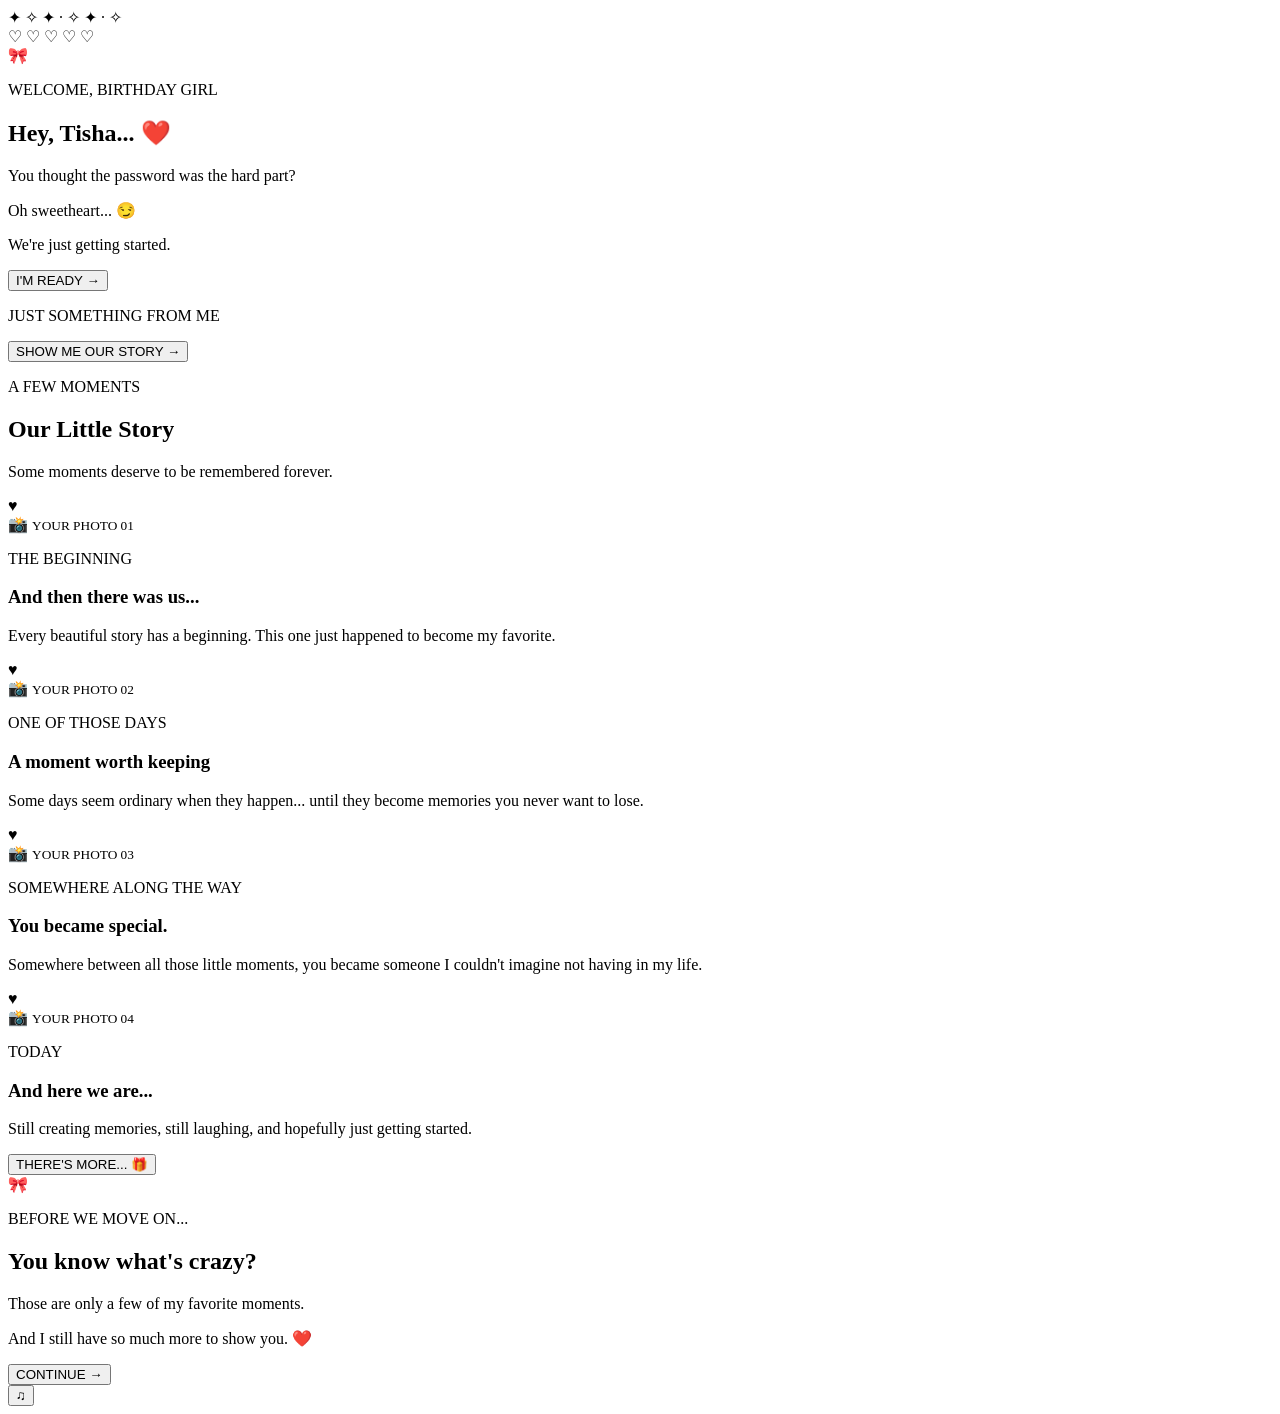
==== page2.html @ 5694e8ca "Create page2.html" ====
<!DOCTYPE html>
<html lang="en">
<head>
    <meta charset="UTF-8">
    <meta name="viewport" content="width=device-width, initial-scale=1.0">

    <title>Our Little Story ❤️</title>

    <link rel="preconnect" href="https://fonts.googleapis.com">
    <link rel="preconnect" href="https://fonts.gstatic.com" crossorigin>

    <link href="https://fonts.googleapis.com/css2?family=Cormorant+Garamond:wght@500;600;700&family=Great+Vibes&family=Poppins:wght@400;500;600&display=swap" rel="stylesheet">

    <link rel="stylesheet" href="page2.css">
</head>

<body>

    <!-- =========================================
         BACKGROUND
    ========================================== -->

    <div class="background-glow"></div>

    <div class="stars">
        <span>✦</span>
        <span>✧</span>
        <span>✦</span>
        <span>·</span>
        <span>✧</span>
        <span>✦</span>
        <span>·</span>
        <span>✧</span>
    </div>

    <div class="petals">
        <span>♡</span>
        <span>♡</span>
        <span>♡</span>
        <span>♡</span>
        <span>♡</span>
    </div>


    <!-- =========================================
         PAGE 2
    ========================================== -->

    <main id="page2">

        <!-- =====================================
             SCENE 1
        ====================================== -->

        <section id="scene1" class="scene active">

            <div class="scene-content">

                <div class="scene-bow">
                    🎀
                </div>

                <p class="small-heading">
                    WELCOME, BIRTHDAY GIRL
                </p>

                <h1>
                    Hey, Tisha...
                    <span>❤️</span>
                </h1>

                <p class="main-line">
                    You thought the password was
                    the hard part?
                </p>

                <p class="funny-line">
                    Oh sweetheart... 😏
                </p>

                <p class="dramatic-line">
                    We're just getting started.
                </p>

                <button
                    class="story-button"
                    id="scene1Button"
                >
                    I'M READY →
                </button>

            </div>

        </section>


        <!-- =====================================
             SCENE 2
        ====================================== -->

        <section id="scene2" class="scene">

            <div class="message-container">

                <p class="small-heading">
                    JUST SOMETHING FROM ME
                </p>

                <div class="typing-message">

                    <p id="messageLine1"></p>

                    <p id="messageLine2"></p>

                    <p id="messageLine3"></p>

                    <p id="messageLine4"></p>

                </div>

                <button
                    class="story-button hidden-button"
                    id="scene2Button"
                >
                    SHOW ME OUR STORY →
                </button>

            </div>

        </section>


        <!-- =====================================
             SCENE 3
        ====================================== -->

        <section id="scene3" class="scene">

            <div class="story-container">

                <p class="small-heading">
                    A FEW MOMENTS
                </p>

                <h2>
                    Our Little Story
                </h2>

                <p class="story-intro">
                    Some moments deserve to be remembered forever.
                </p>


                <div class="timeline">

                    <!-- MEMORY 1 -->

                    <article class="memory memory-left">

                        <div class="timeline-dot">
                            ♥
                        </div>

                        <div class="memory-card">

                            <div class="photo-placeholder">
                                <span>📸</span>
                                <small>YOUR PHOTO 01</small>
                            </div>

                            <div class="memory-text">

                                <p class="memory-date">
                                    THE BEGINNING
                                </p>

                                <h3>
                                    And then there was us...
                                </h3>

                                <p>
                                    Every beautiful story has a beginning.
                                    This one just happened to become
                                    my favorite.
                                </p>

                            </div>

                        </div>

                    </article>


                    <!-- MEMORY 2 -->

                    <article class="memory memory-right">

                        <div class="timeline-dot">
                            ♥
                        </div>

                        <div class="memory-card">

                            <div class="photo-placeholder">
                                <span>📸</span>
                                <small>YOUR PHOTO 02</small>
                            </div>

                            <div class="memory-text">

                                <p class="memory-date">
                                    ONE OF THOSE DAYS
                                </p>

                                <h3>
                                    A moment worth keeping
                                </h3>

                                <p>
                                    Some days seem ordinary when
                                    they happen... until they become
                                    memories you never want to lose.
                                </p>

                            </div>

                        </div>

                    </article>


                    <!-- MEMORY 3 -->

                    <article class="memory memory-left">

                        <div class="timeline-dot">
                            ♥
                        </div>

                        <div class="memory-card">

                            <div class="photo-placeholder">
                                <span>📸</span>
                                <small>YOUR PHOTO 03</small>
                            </div>

                            <div class="memory-text">

                                <p class="memory-date">
                                    SOMEWHERE ALONG THE WAY
                                </p>

                                <h3>
                                    You became special.
                                </h3>

                                <p>
                                    Somewhere between all those
                                    little moments, you became
                                    someone I couldn't imagine
                                    not having in my life.
                                </p>

                            </div>

                        </div>

                    </article>


                    <!-- MEMORY 4 -->

                    <article class="memory memory-right">

                        <div class="timeline-dot">
                            ♥
                        </div>

                        <div class="memory-card">

                            <div class="photo-placeholder">
                                <span>📸</span>
                                <small>YOUR PHOTO 04</small>
                            </div>

                            <div class="memory-text">

                                <p class="memory-date">
                                    TODAY
                                </p>

                                <h3>
                                    And here we are...
                                </h3>

                                <p>
                                    Still creating memories,
                                    still laughing,
                                    and hopefully just getting started.
                                </p>

                            </div>

                        </div>

                    </article>

                </div>


                <button
                    class="story-button final-story-button"
                    id="scene3Button"
                >
                    THERE'S MORE... 🎁
                </button>

            </div>

        </section>


        <!-- =====================================
             SCENE 4
        ====================================== -->

        <section id="scene4" class="scene">

            <div class="final-message">

                <div class="scene-bow">
                    🎀
                </div>

                <p class="small-heading">
                    BEFORE WE MOVE ON...
                </p>

                <h2>
                    You know what's crazy?
                </h2>

                <p class="pause-text">
                    Those are only a few of my favorite moments.
                </p>

                <p class="big-final-text">
                    And I still have so much more
                    to show you. ❤️
                </p>

                <button
                    class="story-button"
                    id="nextPageButton"
                >
                    CONTINUE →
                </button>

            </div>

        </section>

    </main>


    <!-- =========================================
         MUSIC
    ========================================== -->

    <button
        id="musicButton"
        class="music-button"
        aria-label="Toggle music"
    >
        ♫
    </button>

    <audio id="page2Music" loop>
        <source src="music.mp3" type="audio/mpeg">
    </audio>


    <script src="page2.js"></script>

</body>
</html>
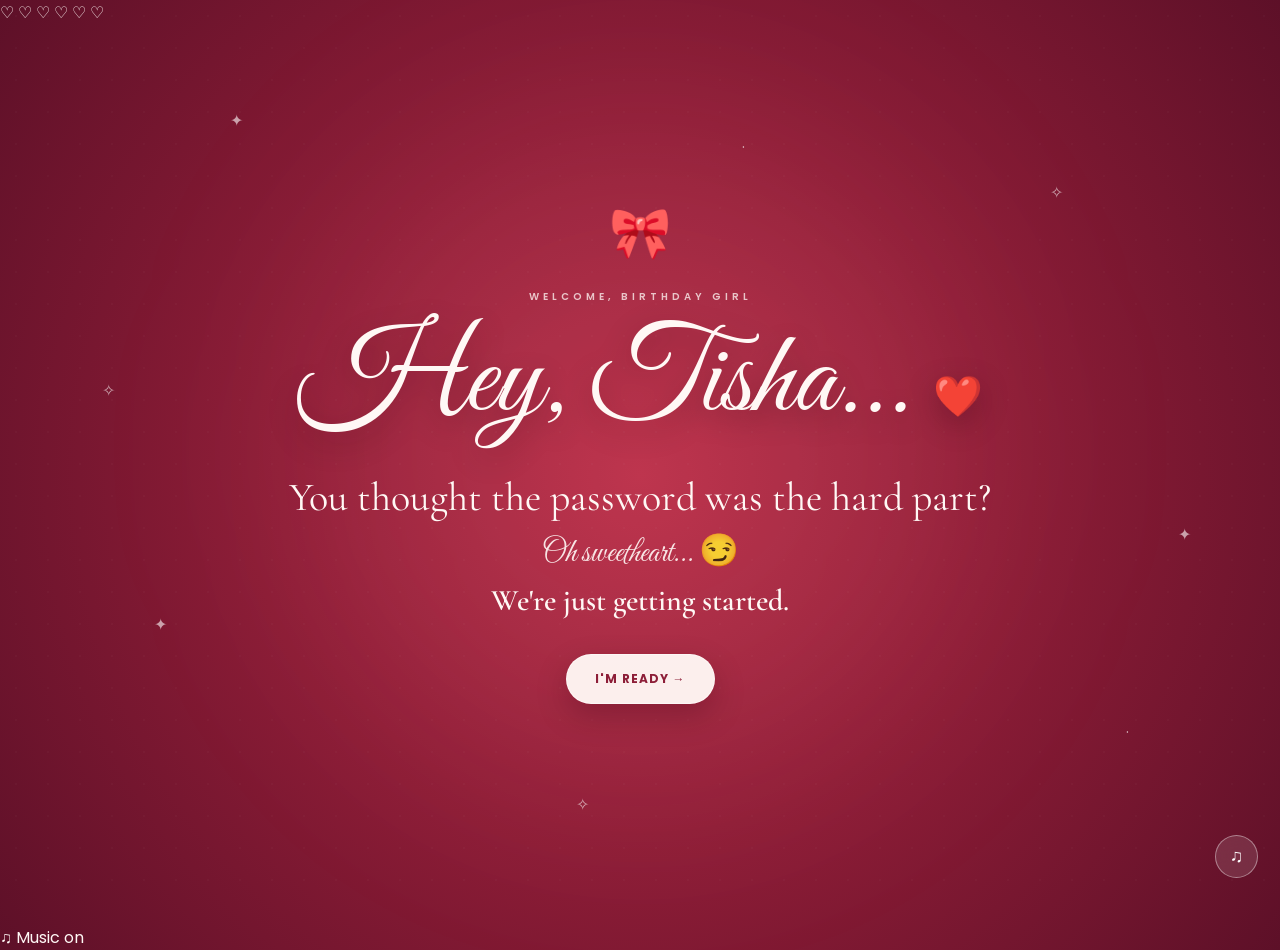
==== commit 06212507: "Update page2.html" ====
--- a/page2.html
+++ b/page2.html
@@ -1,5 +1,6 @@
 <!DOCTYPE html>
 <html lang="en">
+
 <head>
     <meta charset="UTF-8">
     <meta name="viewport" content="width=device-width, initial-scale=1.0">
@@ -9,18 +10,29 @@
     <link rel="preconnect" href="https://fonts.googleapis.com">
     <link rel="preconnect" href="https://fonts.gstatic.com" crossorigin>
 
-    <link href="https://fonts.googleapis.com/css2?family=Cormorant+Garamond:wght@500;600;700&family=Great+Vibes&family=Poppins:wght@400;500;600&display=swap" rel="stylesheet">
+    <link href="https://fonts.googleapis.com/css2?family=Cormorant+Garamond:wght@400;500;600;700&family=Great+Vibes&family=Poppins:wght@400;500;600&display=swap" rel="stylesheet">
 
     <link rel="stylesheet" href="page2.css">
 </head>
 
 <body>
+
+    <!-- =========================================
+         CINEMATIC TRANSITION
+    ========================================== -->
+
+    <div id="pageTransition"></div>
+
 
     <!-- =========================================
          BACKGROUND
     ========================================== -->
 
     <div class="background-glow"></div>
+
+    <div class="light-orb orb-one"></div>
+    <div class="light-orb orb-two"></div>
+    <div class="light-orb orb-three"></div>
 
     <div class="stars">
         <span>✦</span>
@@ -33,7 +45,8 @@
         <span>✧</span>
     </div>
 
-    <div class="petals">
+    <div class="floating-hearts">
+        <span>♡</span>
         <span>♡</span>
         <span>♡</span>
         <span>♡</span>
@@ -41,12 +54,15 @@
         <span>♡</span>
     </div>
 
+    <div class="film-grain"></div>
+
 
     <!-- =========================================
-         PAGE 2
+         MAIN PAGE
     ========================================== -->
 
     <main id="page2">
+
 
         <!-- =====================================
              SCENE 1
@@ -106,7 +122,7 @@
                     JUST SOMETHING FROM ME
                 </p>
 
-                <div class="typing-message">
+                <div class="handwritten-message">
 
                     <p id="messageLine1"></p>
 
@@ -153,6 +169,7 @@
 
                 <div class="timeline">
 
+
                     <!-- MEMORY 1 -->
 
                     <article class="memory memory-left">
@@ -164,8 +181,15 @@
                         <div class="memory-card">
 
                             <div class="photo-placeholder">
-                                <span>📸</span>
-                                <small>YOUR PHOTO 01</small>
+
+                                <div class="photo-inner">
+                                    <span>📸</span>
+
+                                    <small>
+                                        YOUR PHOTO 01
+                                    </small>
+                                </div>
+
                             </div>
 
                             <div class="memory-text">
@@ -202,8 +226,15 @@
                         <div class="memory-card">
 
                             <div class="photo-placeholder">
-                                <span>📸</span>
-                                <small>YOUR PHOTO 02</small>
+
+                                <div class="photo-inner">
+                                    <span>📸</span>
+
+                                    <small>
+                                        YOUR PHOTO 02
+                                    </small>
+                                </div>
+
                             </div>
 
                             <div class="memory-text">
@@ -240,8 +271,15 @@
                         <div class="memory-card">
 
                             <div class="photo-placeholder">
-                                <span>📸</span>
-                                <small>YOUR PHOTO 03</small>
+
+                                <div class="photo-inner">
+                                    <span>📸</span>
+
+                                    <small>
+                                        YOUR PHOTO 03
+                                    </small>
+                                </div>
+
                             </div>
 
                             <div class="memory-text">
@@ -279,8 +317,15 @@
                         <div class="memory-card">
 
                             <div class="photo-placeholder">
-                                <span>📸</span>
-                                <small>YOUR PHOTO 04</small>
+
+                                <div class="photo-inner">
+                                    <span>📸</span>
+
+                                    <small>
+                                        YOUR PHOTO 04
+                                    </small>
+                                </div>
+
                             </div>
 
                             <div class="memory-text">
@@ -333,18 +378,24 @@
                 </div>
 
                 <p class="small-heading">
-                    BEFORE WE MOVE ON...
+                    ONE LAST THING
                 </p>
 
                 <h2>
                     You know what's crazy?
                 </h2>
 
-                <p class="pause-text">
+                <p
+                    class="pause-text"
+                    id="pauseText"
+                >
                     Those are only a few of my favorite moments.
                 </p>
 
-                <p class="big-final-text">
+                <p
+                    class="big-final-text"
+                    id="finalText"
+                >
                     And I still have so much more
                     to show you. ❤️
                 </p>
@@ -366,6 +417,13 @@
     <!-- =========================================
          MUSIC
     ========================================== -->
+
+    <div
+        id="musicStatus"
+        class="music-status"
+    >
+        ♫ Music on
+    </div>
 
     <button
         id="musicButton"
@@ -383,4 +441,5 @@
     <script src="page2.js"></script>
 
 </body>
+
 </html>
--- a/page2.css
+++ b/page2.css
@@ -0,0 +1,912 @@
+/* =========================================
+   RESET
+========================================= */
+
+* {
+    margin: 0;
+    padding: 0;
+    box-sizing: border-box;
+}
+
+html,
+body {
+    width: 100%;
+    min-height: 100%;
+}
+
+body {
+    font-family: "Poppins", sans-serif;
+
+    color: #fff8f5;
+
+    background:
+        radial-gradient(
+            circle at center,
+            #b92d47 0%,
+            #8f1d37 45%,
+            #5d1028 100%
+        );
+
+    overflow-x: hidden;
+}
+
+
+/* =========================================
+   BACKGROUND
+========================================= */
+
+.background-glow {
+    position: fixed;
+
+    width: 700px;
+    height: 700px;
+
+    left: 50%;
+    top: 50%;
+
+    transform: translate(-50%, -50%);
+
+    background: rgba(255, 150, 170, 0.08);
+
+    border-radius: 50%;
+
+    filter: blur(100px);
+
+    pointer-events: none;
+
+    z-index: 0;
+}
+
+body::before {
+    content: "";
+
+    position: fixed;
+    inset: 0;
+
+    background-image:
+        radial-gradient(
+            rgba(255, 255, 255, 0.08) 1px,
+            transparent 1px
+        );
+
+    background-size: 32px 32px;
+
+    opacity: 0.3;
+
+    pointer-events: none;
+
+    z-index: 0;
+}
+
+
+/* =========================================
+   STARS
+========================================= */
+
+.stars {
+    position: fixed;
+    inset: 0;
+
+    pointer-events: none;
+
+    z-index: 1;
+}
+
+.stars span {
+    position: absolute;
+
+    color: rgba(255, 255, 255, 0.6);
+
+    animation: twinkle 4s infinite ease-in-out;
+}
+
+.stars span:nth-child(1) {
+    top: 12%;
+    left: 18%;
+}
+
+.stars span:nth-child(2) {
+    top: 20%;
+    left: 82%;
+    animation-delay: 1s;
+}
+
+.stars span:nth-child(3) {
+    top: 68%;
+    left: 12%;
+    animation-delay: 2s;
+}
+
+.stars span:nth-child(4) {
+    top: 80%;
+    left: 88%;
+    animation-delay: 0.5s;
+}
+
+.stars span:nth-child(5) {
+    top: 42%;
+    left: 8%;
+    animation-delay: 1.5s;
+}
+
+.stars span:nth-child(6) {
+    top: 58%;
+    left: 92%;
+    animation-delay: 2.5s;
+}
+
+.stars span:nth-child(7) {
+    top: 15%;
+    left: 58%;
+    animation-delay: 3s;
+}
+
+.stars span:nth-child(8) {
+    top: 88%;
+    left: 45%;
+    animation-delay: 1.8s;
+}
+
+@keyframes twinkle {
+
+    0%,
+    100% {
+        opacity: 0.2;
+        transform: scale(0.8);
+    }
+
+    50% {
+        opacity: 1;
+        transform: scale(1.3);
+    }
+}
+
+
+/* =========================================
+   FLOATING HEARTS
+========================================= */
+
+.petals {
+    position: fixed;
+    inset: 0;
+
+    pointer-events: none;
+
+    overflow: hidden;
+
+    z-index: 1;
+}
+
+.petals span {
+    position: absolute;
+
+    bottom: -30px;
+
+    color: rgba(255, 220, 225, 0.25);
+
+    font-size: 18px;
+
+    animation: floatHeart 12s linear infinite;
+}
+
+.petals span:nth-child(1) {
+    left: 10%;
+}
+
+.petals span:nth-child(2) {
+    left: 32%;
+    animation-delay: 3s;
+}
+
+.petals span:nth-child(3) {
+    left: 57%;
+    animation-delay: 6s;
+}
+
+.petals span:nth-child(4) {
+    left: 78%;
+    animation-delay: 1.5s;
+}
+
+.petals span:nth-child(5) {
+    left: 92%;
+    animation-delay: 8s;
+}
+
+@keyframes floatHeart {
+
+    0% {
+        transform: translateY(0) rotate(0);
+        opacity: 0;
+    }
+
+    15% {
+        opacity: 0.7;
+    }
+
+    100% {
+        transform: translateY(-110vh) rotate(30deg);
+        opacity: 0;
+    }
+}
+
+
+/* =========================================
+   PAGE
+========================================= */
+
+#page2 {
+    position: relative;
+
+    min-height: 100vh;
+
+    z-index: 5;
+}
+
+
+/* =========================================
+   SCENES
+========================================= */
+
+.scene {
+    position: fixed;
+    inset: 0;
+
+    min-height: 100vh;
+
+    display: flex;
+    align-items: center;
+    justify-content: center;
+
+    padding: 50px 25px;
+
+    opacity: 0;
+    visibility: hidden;
+
+    transform: translateY(25px) scale(0.98);
+
+    transition:
+        opacity 0.8s ease,
+        transform 0.8s ease,
+        visibility 0.8s ease;
+
+    overflow-y: auto;
+}
+
+.scene.active {
+    opacity: 1;
+    visibility: visible;
+
+    transform: translateY(0) scale(1);
+}
+
+.scene-content,
+.message-container,
+.story-container,
+.final-message {
+    width: min(92%, 900px);
+
+    text-align: center;
+
+    position: relative;
+
+    z-index: 10;
+}
+
+
+/* =========================================
+   TYPOGRAPHY
+========================================= */
+
+.scene-bow {
+    font-size: 50px;
+
+    margin-bottom: 18px;
+
+    animation: gentleBow 3s ease-in-out infinite;
+}
+
+@keyframes gentleBow {
+
+    0%,
+    100% {
+        transform: translateY(0);
+    }
+
+    50% {
+        transform: translateY(-8px);
+    }
+}
+
+.small-heading {
+    font-size: 10px;
+
+    letter-spacing: 4px;
+
+    font-weight: 600;
+
+    opacity: 0.75;
+
+    margin-bottom: 18px;
+}
+
+.scene-content h1 {
+    font-family: "Great Vibes", cursive;
+
+    font-size: clamp(70px, 10vw, 120px);
+
+    font-weight: 400;
+
+    line-height: 1;
+
+    text-shadow:
+        0 10px 30px rgba(50, 0, 15, 0.3);
+
+    margin-bottom: 30px;
+}
+
+.scene-content h1 span {
+    font-family: "Poppins", sans-serif;
+
+    font-size: 40px;
+}
+
+.main-line {
+    font-family: "Cormorant Garamond", serif;
+
+    font-size: clamp(27px, 4vw, 40px);
+
+    line-height: 1.2;
+
+    margin-bottom: 10px;
+}
+
+.funny-line {
+    font-family: "Great Vibes", cursive;
+
+    font-size: 32px;
+
+    opacity: 0.9;
+
+    margin-bottom: 8px;
+}
+
+.dramatic-line {
+    font-family: "Cormorant Garamond", serif;
+
+    font-size: 30px;
+
+    font-weight: 600;
+
+    margin-bottom: 35px;
+}
+
+
+/* =========================================
+   BUTTON
+========================================= */
+
+.story-button {
+    position: relative;
+
+    border: 1px solid rgba(255, 255, 255, 0.5);
+
+    padding: 15px 28px;
+
+    border-radius: 999px;
+
+    background: rgba(255, 248, 245, 0.96);
+
+    color: #8d1e38;
+
+    font-family: "Poppins", sans-serif;
+
+    font-size: 12px;
+
+    font-weight: 700;
+
+    letter-spacing: 1px;
+
+    cursor: pointer;
+
+    box-shadow:
+        0 12px 30px rgba(50, 0, 15, 0.25);
+
+    transition:
+        transform 0.25s ease,
+        box-shadow 0.25s ease;
+}
+
+.story-button:hover {
+    transform: translateY(-4px);
+
+    box-shadow:
+        0 18px 35px rgba(50, 0, 15, 0.3);
+}
+
+.story-button:active {
+    transform: scale(0.96);
+}
+
+
+/* =========================================
+   SCENE 2
+========================================= */
+
+.message-container {
+    max-width: 720px;
+}
+
+.typing-message {
+    min-height: 280px;
+
+    display: flex;
+
+    flex-direction: column;
+
+    justify-content: center;
+
+    gap: 22px;
+
+    margin-bottom: 25px;
+}
+
+.typing-message p {
+    font-family: "Cormorant Garamond", serif;
+
+    font-size: clamp(26px, 4vw, 38px);
+
+    line-height: 1.25;
+
+    opacity: 0;
+
+    transform: translateY(12px);
+
+    transition:
+        opacity 1s ease,
+        transform 1s ease;
+}
+
+.typing-message p.visible {
+    opacity: 1;
+
+    transform: translateY(0);
+}
+
+.hidden-button {
+    opacity: 0;
+
+    pointer-events: none;
+
+    transform: translateY(10px);
+
+    transition:
+        opacity 0.8s ease,
+        transform 0.8s ease;
+}
+
+.hidden-button.show {
+    opacity: 1;
+
+    pointer-events: auto;
+
+    transform: translateY(0);
+}
+
+
+/* =========================================
+   SCENE 3
+========================================= */
+
+.story-container {
+    max-width: 950px;
+
+    padding: 30px 0 80px;
+}
+
+.story-container h2 {
+    font-family: "Great Vibes", cursive;
+
+    font-size: clamp(55px, 8vw, 90px);
+
+    font-weight: 400;
+
+    line-height: 1;
+
+    margin-bottom: 12px;
+}
+
+.story-intro {
+    font-family: "Cormorant Garamond", serif;
+
+    font-size: 25px;
+
+    opacity: 0.85;
+
+    margin-bottom: 60px;
+}
+
+
+/* =========================================
+   TIMELINE
+========================================= */
+
+.timeline {
+    position: relative;
+
+    width: 100%;
+
+    max-width: 850px;
+
+    margin: auto;
+}
+
+.timeline::before {
+    content: "";
+
+    position: absolute;
+
+    left: 50%;
+
+    top: 0;
+    bottom: 0;
+
+    width: 2px;
+
+    background:
+        linear-gradient(
+            to bottom,
+            transparent,
+            rgba(255, 255, 255, 0.45),
+            transparent
+        );
+
+    transform: translateX(-50%);
+}
+
+.memory {
+    position: relative;
+
+    width: 50%;
+
+    padding: 20px 35px;
+
+    opacity: 0;
+
+    transform: translateY(30px);
+
+    transition:
+        opacity 0.8s ease,
+        transform 0.8s ease;
+}
+
+.memory.visible {
+    opacity: 1;
+
+    transform: translateY(0);
+}
+
+.memory-left {
+    left: 0;
+
+    text-align: right;
+}
+
+.memory-right {
+    left: 50%;
+
+    text-align: left;
+}
+
+.timeline-dot {
+    position: absolute;
+
+    top: 30px;
+
+    width: 32px;
+    height: 32px;
+
+    display: flex;
+    align-items: center;
+    justify-content: center;
+
+    border-radius: 50%;
+
+    background: #fff8f5;
+
+    color: #a22240;
+
+    font-size: 13px;
+
+    box-shadow:
+        0 0 0 7px rgba(255, 255, 255, 0.08),
+        0 8px 18px rgba(50, 0, 15, 0.25);
+
+    z-index: 3;
+}
+
+.memory-left .timeline-dot {
+    right: -16px;
+}
+
+.memory-right .timeline-dot {
+    left: -16px;
+}
+
+.memory-card {
+    background: rgba(255, 248, 245, 0.96);
+
+    color: #7d1c35;
+
+    border-radius: 20px;
+
+    padding: 15px;
+
+    box-shadow:
+        0 20px 45px rgba(45, 0, 15, 0.22);
+
+    transition:
+        transform 0.3s ease;
+}
+
+.memory-card:hover {
+    transform: translateY(-7px) rotate(-0.5deg);
+}
+
+.photo-placeholder {
+    height: 220px;
+
+    border-radius: 14px;
+
+    display: flex;
+
+    flex-direction: column;
+
+    align-items: center;
+    justify-content: center;
+
+    background:
+        linear-gradient(
+            135deg,
+            #f4cbd1,
+            #f9e5df
+        );
+
+    color: #9a3a51;
+
+    margin-bottom: 17px;
+}
+
+.photo-placeholder span {
+    font-size: 48px;
+
+    margin-bottom: 8px;
+}
+
+.photo-placeholder small {
+    font-size: 9px;
+
+    letter-spacing: 3px;
+
+    font-weight: 700;
+
+    opacity: 0.6;
+}
+
+.memory-text {
+    padding: 0 8px 8px;
+}
+
+.memory-date {
+    font-size: 9px;
+
+    letter-spacing: 3px;
+
+    font-weight: 700;
+
+    opacity: 0.6;
+
+    margin-bottom: 8px;
+}
+
+.memory-text h3 {
+    font-family: "Cormorant Garamond", serif;
+
+    font-size: 27px;
+
+    line-height: 1.05;
+
+    margin-bottom: 8px;
+}
+
+.memory-text > p:last-child {
+    font-size: 12px;
+
+    line-height: 1.6;
+
+    opacity: 0.8;
+}
+
+.final-story-button {
+    margin-top: 55px;
+}
+
+
+/* =========================================
+   SCENE 4
+========================================= */
+
+.final-message {
+    max-width: 700px;
+}
+
+.final-message h2 {
+    font-family: "Cormorant Garamond", serif;
+
+    font-size: clamp(45px, 7vw, 75px);
+
+    line-height: 1;
+
+    margin-bottom: 28px;
+}
+
+.pause-text {
+    font-family: "Great Vibes", cursive;
+
+    font-size: 34px;
+
+    margin-bottom: 20px;
+}
+
+.big-final-text {
+    font-family: "Cormorant Garamond", serif;
+
+    font-size: clamp(27px, 4vw, 40px);
+
+    line-height: 1.25;
+
+    margin-bottom: 35px;
+}
+
+
+/* =========================================
+   MUSIC
+========================================= */
+
+.music-button {
+    position: fixed;
+
+    right: 22px;
+    bottom: 22px;
+
+    width: 43px;
+    height: 43px;
+
+    border: 1px solid rgba(255, 255, 255, 0.4);
+
+    border-radius: 50%;
+
+    background: rgba(255, 255, 255, 0.12);
+
+    backdrop-filter: blur(10px);
+
+    color: white;
+
+    cursor: pointer;
+
+    font-size: 18px;
+
+    z-index: 100;
+
+    transition:
+        transform 0.25s ease,
+        background 0.25s ease;
+}
+
+.music-button:hover {
+    transform: scale(1.08);
+
+    background: rgba(255, 255, 255, 0.22);
+}
+
+
+/* =========================================
+   MOBILE
+========================================= */
+
+@media (max-width: 700px) {
+
+    .scene {
+        align-items: flex-start;
+
+        padding-top: 70px;
+        padding-bottom: 60px;
+    }
+
+    .scene-content h1 {
+        font-size: 68px;
+    }
+
+    .scene-content h1 span {
+        font-size: 28px;
+    }
+
+    .main-line {
+        font-size: 27px;
+    }
+
+    .dramatic-line {
+        font-size: 26px;
+    }
+
+    .timeline::before {
+        left: 15px;
+    }
+
+    .memory,
+    .memory-left,
+    .memory-right {
+        width: 100%;
+
+        left: 0;
+
+        padding-left: 45px;
+        padding-right: 0;
+
+        text-align: left;
+    }
+
+    .memory-left .timeline-dot,
+    .memory-right .timeline-dot {
+        left: -1px;
+        right: auto;
+    }
+
+    .story-container h2 {
+        font-size: 60px;
+    }
+
+    .story-intro {
+        font-size: 22px;
+    }
+
+    .photo-placeholder {
+        height: 200px;
+    }
+
+    .final-message h2 {
+        font-size: 48px;
+    }
+
+    .pause-text {
+        font-size: 29px;
+    }
+}
+
+
+/* =========================================
+   SMALL PHONES
+========================================= */
+
+@media (max-height: 700px) {
+
+    .scene {
+        padding-top: 40px;
+    }
+
+    .scene-bow {
+        font-size: 38px;
+
+        margin-bottom: 10px;
+    }
+
+    .scene-content h1 {
+        font-size: 58px;
+
+        margin-bottom: 20px;
+    }
+
+    .typing-message {
+        min-height: 220px;
+    }
+}
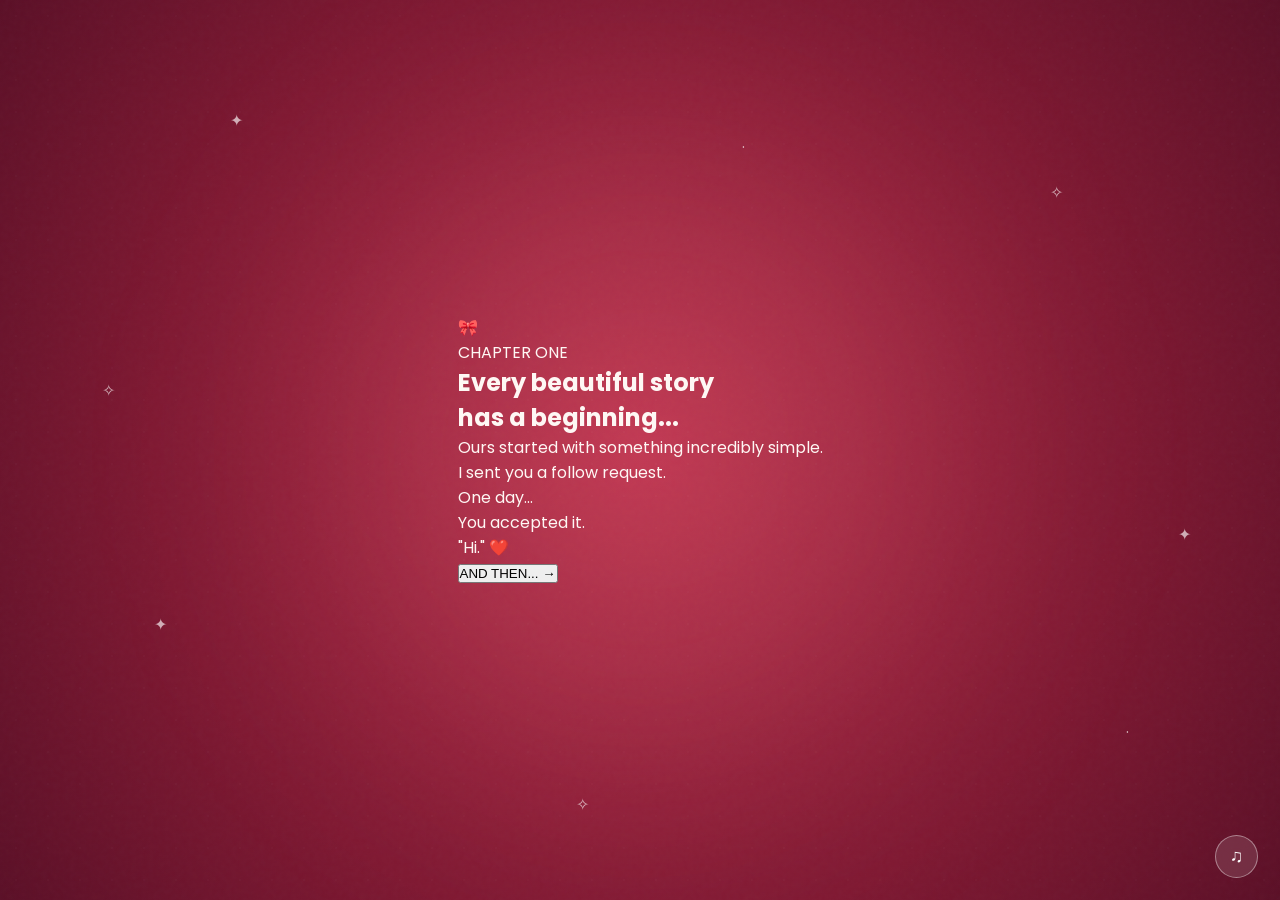
==== commit 7cd4b63f: "Update page2.html" ====
--- a/page2.html
+++ b/page2.html
@@ -1,6 +1,5 @@
 <!DOCTYPE html>
 <html lang="en">
-
 <head>
     <meta charset="UTF-8">
     <meta name="viewport" content="width=device-width, initial-scale=1.0">
@@ -17,16 +16,7 @@
 
 <body>
 
-    <!-- =========================================
-         CINEMATIC TRANSITION
-    ========================================== -->
-
     <div id="pageTransition"></div>
-
-
-    <!-- =========================================
-         BACKGROUND
-    ========================================== -->
 
     <div class="background-glow"></div>
 
@@ -57,353 +47,338 @@
     <div class="film-grain"></div>
 
 
-    <!-- =========================================
-         MAIN PAGE
-    ========================================== -->
-
-    <main id="page2">
-
-
-        <!-- =====================================
-             SCENE 1
-        ====================================== -->
-
-        <section id="scene1" class="scene active">
-
-            <div class="scene-content">
-
-                <div class="scene-bow">
+    <main>
+
+
+        <!-- ==============================
+             CHAPTER 1
+        =============================== -->
+
+        <section class="scene active" id="scene1">
+
+            <div class="content">
+
+                <div class="bow">🎀</div>
+
+                <p class="eyebrow">
+                    CHAPTER ONE
+                </p>
+
+                <h1>
+                    Every beautiful story
+                    <br>
+                    has a beginning...
+                </h1>
+
+                <div class="story-reveal">
+
+                    <p>
+                        Ours started with something
+                        incredibly simple.
+                    </p>
+
+                    <p class="highlight">
+                        I sent you a follow request.
+                    </p>
+
+                    <p>
+                        One day...
+                    </p>
+
+                    <p class="highlight">
+                        You accepted it.
+                    </p>
+
+                    <div class="hi-text">
+                        "Hi." ❤️
+                    </div>
+
+                </div>
+
+                <button class="next-button" id="chapter1Button">
+                    AND THEN... →
+                </button>
+
+            </div>
+
+        </section>
+
+
+        <!-- ==============================
+             CHAPTER 2
+        =============================== -->
+
+        <section class="scene" id="scene2">
+
+            <div class="content date-content">
+
+                <p class="eyebrow">
+                    CHAPTER TWO
+                </p>
+
+                <div class="date">
+                    12.03.26
+                </div>
+
+                <div class="date-line"></div>
+
+                <h2>
+                    The day we started talking.
+                </h2>
+
+                <p class="date-message">
+                    I don't think either of us knew
+                    how many memories would come
+                    after that day.
+                </p>
+
+                <p class="script-text">
+                    But I'm really glad it happened.
+                </p>
+
+                <button class="next-button" id="chapter2Button">
+                    THERE'S A MEMORY I LOVE... →
+                </button>
+
+            </div>
+
+        </section>
+
+
+        <!-- ==============================
+             CHAPTER 3
+        =============================== -->
+
+        <section class="scene" id="scene3">
+
+            <div class="content">
+
+                <p class="eyebrow">
+                    ONE OF MY FAVORITE MEMORIES
+                </p>
+
+                <h2 class="chapter-title">
+                    That first day...
+                </h2>
+
+                <div class="memory-card">
+
+                    <div class="memory-photo">
+
+                        <div class="photo-placeholder">
+                            <span>📸</span>
+                            <small>
+                                YOUR PHOTO HERE
+                            </small>
+                        </div>
+
+                    </div>
+
+                    <div class="memory-content">
+
+                        <p>
+                            You fell asleep on my lap.
+                        </p>
+
+                        <span class="memory-divider">
+                            ♥
+                        </span>
+
+                        <p>
+                            Maybe it seemed like
+                            a small moment to you.
+                        </p>
+
+                        <p>
+                            But to me...
+                        </p>
+
+                        <p class="memory-special">
+                            it felt incredibly special.
+                        </p>
+
+                        <p class="memory-end">
+                            You were comfortable enough
+                            to simply fall asleep there.
+                        </p>
+
+                        <p class="memory-end">
+                            And somehow, I felt incredibly lucky.
+                            ❤️
+                        </p>
+
+                    </div>
+
+                </div>
+
+                <button class="next-button" id="chapter3Button">
+                    BUT THERE'S SOMETHING ELSE... →
+                </button>
+
+            </div>
+
+        </section>
+
+
+        <!-- ==============================
+             CHAPTER 4
+        =============================== -->
+
+        <section class="scene" id="scene4">
+
+            <div class="content">
+
+                <p class="eyebrow">
+                    CHAPTER FOUR
+                </p>
+
+                <h2 class="chapter-title">
+                    You.
+                </h2>
+
+                <p class="question">
+                    You know what I love about you?
+                </p>
+
+                <div class="qualities">
+
+                    <div class="quality">
+                        <span>✨</span>
+                        <p>Your charisma.</p>
+                    </div>
+
+                    <div class="quality">
+                        <span>💫</span>
+                        <p>The way you interact with people.</p>
+                    </div>
+
+                    <div class="quality">
+                        <span>🌸</span>
+                        <p>The way you're so full of life.</p>
+                    </div>
+
+                </div>
+
+                <p class="quality-ending">
+                    You have this energy that makes you...
+                    <strong>you.</strong>
+                </p>
+
+                <button class="next-button" id="chapter4Button">
+                    OKAY... I HAVE TO CONFESS SOMETHING 😂 →
+                </button>
+
+            </div>
+
+        </section>
+
+
+        <!-- ==============================
+             CHAPTER 5
+        =============================== -->
+
+        <section class="scene" id="scene5">
+
+            <div class="content confession-content">
+
+                <p class="eyebrow">
+                    IMPORTANT CONFESSION
+                </p>
+
+                <h2 class="chapter-title">
+                    Okay... confession time.
+                </h2>
+
+                <p class="confession-line">
+                    The first time I heard your voice...
+                </p>
+
+                <p class="confession-line">
+                    I told you...
+                </p>
+
+                <div class="funny-quote">
+                    "You sound very young." 😂
+                </div>
+
+                <p class="confession-ending">
+                    Yeah...
+                    <br>
+                    I probably shouldn't have said that. 😭
+                </p>
+
+                <div class="laughing-hearts">
+                    😂 ❤️ 😂
+                </div>
+
+                <button class="next-button" id="chapter5Button">
+                    NOW... LET ME BE SERIOUS. ❤️ →
+                </button>
+
+            </div>
+
+        </section>
+
+
+        <!-- ==============================
+             CHAPTER 6
+        =============================== -->
+
+        <section class="scene" id="scene6">
+
+            <div class="content final-content">
+
+                <p class="eyebrow">
+                    FROM ME TO YOU
+                </p>
+
+                <div class="final-bow">
                     🎀
                 </div>
 
-                <p class="small-heading">
-                    WELCOME, BIRTHDAY GIRL
-                </p>
-
-                <h1>
-                    Hey, Tisha...
-                    <span>❤️</span>
-                </h1>
-
-                <p class="main-line">
-                    You thought the password was
-                    the hard part?
-                </p>
-
-                <p class="funny-line">
-                    Oh sweetheart... 😏
-                </p>
-
-                <p class="dramatic-line">
-                    We're just getting started.
-                </p>
-
-                <button
-                    class="story-button"
-                    id="scene1Button"
-                >
-                    I'M READY →
-                </button>
-
-            </div>
-
-        </section>
-
-
-        <!-- =====================================
-             SCENE 2
-        ====================================== -->
-
-        <section id="scene2" class="scene">
-
-            <div class="message-container">
-
-                <p class="small-heading">
-                    JUST SOMETHING FROM ME
-                </p>
-
-                <div class="handwritten-message">
-
-                    <p id="messageLine1"></p>
-
-                    <p id="messageLine2"></p>
-
-                    <p id="messageLine3"></p>
-
-                    <p id="messageLine4"></p>
-
-                </div>
-
-                <button
-                    class="story-button hidden-button"
-                    id="scene2Button"
-                >
-                    SHOW ME OUR STORY →
-                </button>
-
-            </div>
-
-        </section>
-
-
-        <!-- =====================================
-             SCENE 3
-        ====================================== -->
-
-        <section id="scene3" class="scene">
-
-            <div class="story-container">
-
-                <p class="small-heading">
-                    A FEW MOMENTS
-                </p>
-
                 <h2>
-                    Our Little Story
+                    Tisha...
                 </h2>
 
-                <p class="story-intro">
-                    Some moments deserve to be remembered forever.
-                </p>
-
-
-                <div class="timeline">
-
-
-                    <!-- MEMORY 1 -->
-
-                    <article class="memory memory-left">
-
-                        <div class="timeline-dot">
-                            ♥
-                        </div>
-
-                        <div class="memory-card">
-
-                            <div class="photo-placeholder">
-
-                                <div class="photo-inner">
-                                    <span>📸</span>
-
-                                    <small>
-                                        YOUR PHOTO 01
-                                    </small>
-                                </div>
-
-                            </div>
-
-                            <div class="memory-text">
-
-                                <p class="memory-date">
-                                    THE BEGINNING
-                                </p>
-
-                                <h3>
-                                    And then there was us...
-                                </h3>
-
-                                <p>
-                                    Every beautiful story has a beginning.
-                                    This one just happened to become
-                                    my favorite.
-                                </p>
-
-                            </div>
-
-                        </div>
-
-                    </article>
-
-
-                    <!-- MEMORY 2 -->
-
-                    <article class="memory memory-right">
-
-                        <div class="timeline-dot">
-                            ♥
-                        </div>
-
-                        <div class="memory-card">
-
-                            <div class="photo-placeholder">
-
-                                <div class="photo-inner">
-                                    <span>📸</span>
-
-                                    <small>
-                                        YOUR PHOTO 02
-                                    </small>
-                                </div>
-
-                            </div>
-
-                            <div class="memory-text">
-
-                                <p class="memory-date">
-                                    ONE OF THOSE DAYS
-                                </p>
-
-                                <h3>
-                                    A moment worth keeping
-                                </h3>
-
-                                <p>
-                                    Some days seem ordinary when
-                                    they happen... until they become
-                                    memories you never want to lose.
-                                </p>
-
-                            </div>
-
-                        </div>
-
-                    </article>
-
-
-                    <!-- MEMORY 3 -->
-
-                    <article class="memory memory-left">
-
-                        <div class="timeline-dot">
-                            ♥
-                        </div>
-
-                        <div class="memory-card">
-
-                            <div class="photo-placeholder">
-
-                                <div class="photo-inner">
-                                    <span>📸</span>
-
-                                    <small>
-                                        YOUR PHOTO 03
-                                    </small>
-                                </div>
-
-                            </div>
-
-                            <div class="memory-text">
-
-                                <p class="memory-date">
-                                    SOMEWHERE ALONG THE WAY
-                                </p>
-
-                                <h3>
-                                    You became special.
-                                </h3>
-
-                                <p>
-                                    Somewhere between all those
-                                    little moments, you became
-                                    someone I couldn't imagine
-                                    not having in my life.
-                                </p>
-
-                            </div>
-
-                        </div>
-
-                    </article>
-
-
-                    <!-- MEMORY 4 -->
-
-                    <article class="memory memory-right">
-
-                        <div class="timeline-dot">
-                            ♥
-                        </div>
-
-                        <div class="memory-card">
-
-                            <div class="photo-placeholder">
-
-                                <div class="photo-inner">
-                                    <span>📸</span>
-
-                                    <small>
-                                        YOUR PHOTO 04
-                                    </small>
-                                </div>
-
-                            </div>
-
-                            <div class="memory-text">
-
-                                <p class="memory-date">
-                                    TODAY
-                                </p>
-
-                                <h3>
-                                    And here we are...
-                                </h3>
-
-                                <p>
-                                    Still creating memories,
-                                    still laughing,
-                                    and hopefully just getting started.
-                                </p>
-
-                            </div>
-
-                        </div>
-
-                    </article>
-
-                </div>
-
-
-                <button
-                    class="story-button final-story-button"
-                    id="scene3Button"
-                >
-                    THERE'S MORE... 🎁
-                </button>
-
-            </div>
-
-        </section>
-
-
-        <!-- =====================================
-             SCENE 4
-        ====================================== -->
-
-        <section id="scene4" class="scene">
-
-            <div class="final-message">
-
-                <div class="scene-bow">
-                    🎀
-                </div>
-
-                <p class="small-heading">
-                    ONE LAST THING
-                </p>
-
-                <h2>
-                    You know what's crazy?
-                </h2>
-
-                <p
-                    class="pause-text"
-                    id="pauseText"
-                >
-                    Those are only a few of my favorite moments.
-                </p>
-
-                <p
-                    class="big-final-text"
-                    id="finalText"
-                >
-                    And I still have so much more
-                    to show you. ❤️
-                </p>
-
-                <button
-                    class="story-button"
-                    id="nextPageButton"
-                >
+                <div class="letter">
+
+                    <p>
+                        I'm genuinely blessed to have
+                        you as someone so close to me.
+                    </p>
+
+                    <p>
+                        Around you, I feel comfortable.
+                    </p>
+
+                    <p>
+                        I feel loved.
+                    </p>
+
+                    <p>
+                        And you have a very special
+                        place in my life.
+                    </p>
+
+                    <p class="letter-special">
+                        I hope you always know that. ❤️
+                    </p>
+
+                </div>
+
+                <div class="birthday-message">
+
+                    <p>
+                        Happy Birthday, Tisha.
+                    </p>
+
+                    <span>
+                        And this is only the beginning... 🎁
+                    </span>
+
+                </div>
+
+                <button class="next-button final-button" id="nextPageButton">
                     CONTINUE →
                 </button>
 
@@ -414,24 +389,15 @@
     </main>
 
 
-    <!-- =========================================
-         MUSIC
-    ========================================== -->
-
-    <div
-        id="musicStatus"
-        class="music-status"
-    >
+    <!-- MUSIC -->
+
+    <button id="musicButton" class="music-button">
+        ♫
+    </button>
+
+    <div id="musicStatus" class="music-status">
         ♫ Music on
     </div>
-
-    <button
-        id="musicButton"
-        class="music-button"
-        aria-label="Toggle music"
-    >
-        ♫
-    </button>
 
     <audio id="page2Music" loop>
         <source src="music.mp3" type="audio/mpeg">
@@ -441,5 +407,4 @@
     <script src="page2.js"></script>
 
 </body>
-
 </html>
--- a/page2.css
+++ b/page2.css
@@ -22,9 +22,9 @@
     background:
         radial-gradient(
             circle at center,
-            #b92d47 0%,
+            #bd304b 0%,
             #8f1d37 45%,
-            #5d1028 100%
+            #5b1027 100%
         );
 
     overflow-x: hidden;
@@ -32,7 +32,78 @@
 
 
 /* =========================================
-   BACKGROUND
+   CINEMATIC TRANSITION
+========================================= */
+
+#pageTransition {
+    position: fixed;
+
+    inset: 0;
+
+    background: #4a0b20;
+
+    opacity: 1;
+
+    pointer-events: none;
+
+    z-index: 999;
+
+    transition:
+        opacity 1.4s ease;
+}
+
+#pageTransition.fade-out {
+    opacity: 0;
+}
+
+
+/* =========================================
+   FILM GRAIN
+========================================= */
+
+.film-grain {
+    position: fixed;
+
+    inset: 0;
+
+    pointer-events: none;
+
+    z-index: 90;
+
+    opacity: 0.05;
+
+    background-image:
+        url("data:image/svg+xml,%3Csvg viewBox='0 0 180 180' xmlns='http://www.w3.org/2000/svg'%3E%3Cfilter id='n'%3E%3CfeTurbulence type='fractalNoise' baseFrequency='.9' numOctaves='4' stitchTiles='stitch'/%3E%3C/filter%3E%3Crect width='100%25' height='100%25' filter='url(%23n)' opacity='.5'/%3E%3C/svg%3E");
+
+    animation: grainMove 0.2s steps(2) infinite;
+}
+
+@keyframes grainMove {
+
+    0% {
+        transform: translate(0, 0);
+    }
+
+    25% {
+        transform: translate(1%, -1%);
+    }
+
+    50% {
+        transform: translate(-1%, 1%);
+    }
+
+    75% {
+        transform: translate(1%, 1%);
+    }
+
+    100% {
+        transform: translate(-1%, -1%);
+    }
+}
+
+
+/* =========================================
+   BACKGROUND GLOW
 ========================================= */
 
 .background-glow {
@@ -46,21 +117,85 @@
 
     transform: translate(-50%, -50%);
 
-    background: rgba(255, 150, 170, 0.08);
+    background: rgba(255, 160, 180, 0.09);
 
     border-radius: 50%;
 
-    filter: blur(100px);
+    filter: blur(110px);
 
     pointer-events: none;
 
     z-index: 0;
 }
+
+
+/* =========================================
+   MOVING LIGHT ORBS
+========================================= */
+
+.light-orb {
+    position: fixed;
+
+    width: 180px;
+    height: 180px;
+
+    border-radius: 50%;
+
+    filter: blur(70px);
+
+    opacity: 0.18;
+
+    pointer-events: none;
+
+    z-index: 0;
+
+    animation: orbMove 12s ease-in-out infinite alternate;
+}
+
+.orb-one {
+    left: 5%;
+    top: 20%;
+}
+
+.orb-two {
+    right: 5%;
+    bottom: 15%;
+
+    animation-delay: 3s;
+}
+
+.orb-three {
+    left: 45%;
+    top: 70%;
+
+    animation-delay: 6s;
+}
+
+@keyframes orbMove {
+
+    0% {
+        transform: translate(0, 0) scale(0.8);
+    }
+
+    50% {
+        transform: translate(40px, -30px) scale(1.1);
+    }
+
+    100% {
+        transform: translate(-30px, 40px) scale(0.9);
+    }
+}
+
+
+/* =========================================
+   DOT PATTERN
+========================================= */
 
 body::before {
     content: "";
 
     position: fixed;
+
     inset: 0;
 
     background-image:
@@ -71,7 +206,7 @@
 
     background-size: 32px 32px;
 
-    opacity: 0.3;
+    opacity: 0.25;
 
     pointer-events: none;
 
@@ -85,6 +220,7 @@
 
 .stars {
     position: fixed;
+
     inset: 0;
 
     pointer-events: none;
@@ -95,7 +231,7 @@
 .stars span {
     position: absolute;
 
-    color: rgba(255, 255, 255, 0.6);
+    color: rgba(255, 255, 255, 0.65);
 
     animation: twinkle 4s infinite ease-in-out;
 }
@@ -166,18 +302,19 @@
    FLOATING HEARTS
 ========================================= */
 
-.petals {
+.floating-hearts {
     position: fixed;
+
     inset: 0;
 
+    overflow: hidden;
+
     pointer-events: none;
 
-    overflow: hidden;
-
     z-index: 1;
 }
 
-.petals span {
+.floating-hearts span {
     position: absolute;
 
     bottom: -30px;
@@ -186,37 +323,45 @@
 
     font-size: 18px;
 
-    animation: floatHeart 12s linear infinite;
-}
-
-.petals span:nth-child(1) {
-    left: 10%;
-}
-
-.petals span:nth-child(2) {
-    left: 32%;
+    animation: floatHeart 13s linear infinite;
+}
+
+.floating-hearts span:nth-child(1) {
+    left: 8%;
+}
+
+.floating-hearts span:nth-child(2) {
+    left: 27%;
     animation-delay: 3s;
 }
 
-.petals span:nth-child(3) {
-    left: 57%;
+.floating-hearts span:nth-child(3) {
+    left: 47%;
     animation-delay: 6s;
 }
 
-.petals span:nth-child(4) {
-    left: 78%;
-    animation-delay: 1.5s;
-}
-
-.petals span:nth-child(5) {
-    left: 92%;
+.floating-hearts span:nth-child(4) {
+    left: 68%;
+    animation-delay: 2s;
+}
+
+.floating-hearts span:nth-child(5) {
+    left: 82%;
     animation-delay: 8s;
 }
 
+.floating-hearts span:nth-child(6) {
+    left: 94%;
+    animation-delay: 10s;
+}
+
 @keyframes floatHeart {
 
     0% {
-        transform: translateY(0) rotate(0);
+        transform:
+            translateY(0)
+            rotate(0deg);
+
         opacity: 0;
     }
 
@@ -225,14 +370,17 @@
     }
 
     100% {
-        transform: translateY(-110vh) rotate(30deg);
+        transform:
+            translateY(-110vh)
+            rotate(30deg);
+
         opacity: 0;
     }
 }
 
 
 /* =========================================
-   PAGE
+   MAIN PAGE
 ========================================= */
 
 #page2 {
@@ -250,34 +398,43 @@
 
 .scene {
     position: fixed;
+
     inset: 0;
 
     min-height: 100vh;
 
     display: flex;
+
     align-items: center;
+
     justify-content: center;
 
     padding: 50px 25px;
 
     opacity: 0;
+
     visibility: hidden;
 
-    transform: translateY(25px) scale(0.98);
+    transform:
+        translateY(25px)
+        scale(0.98);
 
     transition:
-        opacity 0.8s ease,
-        transform 0.8s ease,
-        visibility 0.8s ease;
+        opacity 0.9s ease,
+        transform 0.9s ease,
+        visibility 0.9s ease;
 
     overflow-y: auto;
 }
 
 .scene.active {
     opacity: 1;
+
     visibility: visible;
 
-    transform: translateY(0) scale(1);
+    transform:
+        translateY(0)
+        scale(1);
 }
 
 .scene-content,
@@ -295,7 +452,7 @@
 
 
 /* =========================================
-   TYPOGRAPHY
+   SCENE 1
 ========================================= */
 
 .scene-bow {
@@ -303,7 +460,8 @@
 
     margin-bottom: 18px;
 
-    animation: gentleBow 3s ease-in-out infinite;
+    animation:
+        gentleBow 3s ease-in-out infinite;
 }
 
 @keyframes gentleBow {
@@ -387,8 +545,6 @@
 ========================================= */
 
 .story-button {
-    position: relative;
-
     border: 1px solid rgba(255, 255, 255, 0.5);
 
     padding: 15px 28px;
@@ -434,11 +590,11 @@
 ========================================= */
 
 .message-container {
-    max-width: 720px;
-}
-
-.typing-message {
-    min-height: 280px;
+    max-width: 760px;
+}
+
+.handwritten-message {
+    min-height: 330px;
 
     display: flex;
 
@@ -446,31 +602,35 @@
 
     justify-content: center;
 
-    gap: 22px;
-
-    margin-bottom: 25px;
-}
-
-.typing-message p {
-    font-family: "Cormorant Garamond", serif;
-
-    font-size: clamp(26px, 4vw, 38px);
+    gap: 25px;
+
+    margin-bottom: 20px;
+}
+
+.handwritten-message p {
+    font-family: "Great Vibes", cursive;
+
+    font-size: clamp(31px, 4vw, 48px);
 
     line-height: 1.25;
 
     opacity: 0;
 
-    transform: translateY(12px);
+    transform:
+        translateY(15px)
+        rotate(-1deg);
 
     transition:
-        opacity 1s ease,
-        transform 1s ease;
-}
-
-.typing-message p.visible {
+        opacity 1.2s ease,
+        transform 1.2s ease;
+}
+
+.handwritten-message p.visible {
     opacity: 1;
 
-    transform: translateY(0);
+    transform:
+        translateY(0)
+        rotate(0);
 }
 
 .hidden-button {
@@ -557,7 +717,7 @@
         linear-gradient(
             to bottom,
             transparent,
-            rgba(255, 255, 255, 0.45),
+            rgba(255, 255, 255, 0.55),
             transparent
         );
 
@@ -573,11 +733,11 @@
 
     opacity: 0;
 
-    transform: translateY(30px);
+    transform: translateY(40px);
 
     transition:
-        opacity 0.8s ease,
-        transform 0.8s ease;
+        opacity 0.9s ease,
+        transform 0.9s ease;
 }
 
 .memory.visible {
@@ -598,6 +758,11 @@
     text-align: left;
 }
 
+
+/* =========================================
+   TIMELINE HEART
+========================================= */
+
 .timeline-dot {
     position: absolute;
 
@@ -607,6 +772,7 @@
     height: 32px;
 
     display: flex;
+
     align-items: center;
     justify-content: center;
 
@@ -623,6 +789,24 @@
         0 8px 18px rgba(50, 0, 15, 0.25);
 
     z-index: 3;
+
+    animation: heartGlow 2.5s ease-in-out infinite;
+}
+
+@keyframes heartGlow {
+
+    0%,
+    100% {
+        box-shadow:
+            0 0 0 7px rgba(255, 255, 255, 0.08),
+            0 8px 18px rgba(50, 0, 15, 0.25);
+    }
+
+    50% {
+        box-shadow:
+            0 0 0 10px rgba(255, 255, 255, 0.12),
+            0 0 25px rgba(255, 220, 230, 0.35);
+    }
 }
 
 .memory-left .timeline-dot {
@@ -633,8 +817,13 @@
     left: -16px;
 }
 
+
+/* =========================================
+   MEMORY CARD
+========================================= */
+
 .memory-card {
-    background: rgba(255, 248, 245, 0.96);
+    background: rgba(255, 248, 245, 0.97);
 
     color: #7d1c35;
 
@@ -646,44 +835,74 @@
         0 20px 45px rgba(45, 0, 15, 0.22);
 
     transition:
-        transform 0.3s ease;
+        transform 0.35s ease,
+        box-shadow 0.35s ease;
 }
 
 .memory-card:hover {
-    transform: translateY(-7px) rotate(-0.5deg);
-}
+    transform:
+        translateY(-8px)
+        rotate(-0.5deg);
+
+    box-shadow:
+        0 30px 55px rgba(45, 0, 15, 0.28);
+}
+
+
+/* =========================================
+   PHOTO
+========================================= */
 
 .photo-placeholder {
     height: 220px;
 
     border-radius: 14px;
 
-    display: flex;
-
-    flex-direction: column;
-
-    align-items: center;
-    justify-content: center;
+    padding: 8px;
 
     background:
         linear-gradient(
             135deg,
-            #f4cbd1,
-            #f9e5df
+            #f3c6cf,
+            #fae7e2
         );
 
-    color: #9a3a51;
-
     margin-bottom: 17px;
-}
-
-.photo-placeholder span {
+
+    overflow: hidden;
+}
+
+.photo-inner {
+    width: 100%;
+    height: 100%;
+
+    border: 1px dashed rgba(125, 28, 53, 0.3);
+
+    border-radius: 10px;
+
+    display: flex;
+
+    flex-direction: column;
+
+    align-items: center;
+
+    justify-content: center;
+
+    transition:
+        transform 0.4s ease;
+}
+
+.memory-card:hover .photo-inner {
+    transform: scale(1.03);
+}
+
+.photo-inner span {
     font-size: 48px;
 
     margin-bottom: 8px;
 }
 
-.photo-placeholder small {
+.photo-inner small {
     font-size: 9px;
 
     letter-spacing: 3px;
@@ -692,6 +911,11 @@
 
     opacity: 0.6;
 }
+
+
+/* =========================================
+   MEMORY TEXT
+========================================= */
 
 .memory-text {
     padding: 0 8px 8px;
@@ -756,6 +980,20 @@
     font-size: 34px;
 
     margin-bottom: 20px;
+
+    opacity: 0;
+
+    transform: translateY(15px);
+
+    transition:
+        opacity 1s ease,
+        transform 1s ease;
+}
+
+.pause-text.show {
+    opacity: 1;
+
+    transform: translateY(0);
 }
 
 .big-final-text {
@@ -766,6 +1004,20 @@
     line-height: 1.25;
 
     margin-bottom: 35px;
+
+    opacity: 0;
+
+    transform: translateY(15px);
+
+    transition:
+        opacity 1s ease,
+        transform 1s ease;
+}
+
+.big-final-text.show {
+    opacity: 1;
+
+    transform: translateY(0);
 }
 
 
@@ -809,6 +1061,36 @@
     background: rgba(255, 255, 255, 0.22);
 }
 
+.music-status {
+    position: fixed;
+
+    right: 75px;
+    bottom: 27px;
+
+    padding: 7px 12px;
+
+    border-radius: 20px;
+
+    background: rgba(255, 255, 255, 0.1);
+
+    backdrop-filter: blur(10px);
+
+    font-size: 9px;
+
+    letter-spacing: 1px;
+
+    opacity: 0;
+
+    z-index: 100;
+
+    transition:
+        opacity 0.5s ease;
+}
+
+.music-status.show {
+    opacity: 0.8;
+}
+
 
 /* =========================================
    MOBILE
@@ -820,6 +1102,7 @@
         align-items: flex-start;
 
         padding-top: 70px;
+
         padding-bottom: 60px;
     }
 
@@ -837,6 +1120,14 @@
 
     .dramatic-line {
         font-size: 26px;
+    }
+
+    .handwritten-message {
+        min-height: 280px;
+    }
+
+    .handwritten-message p {
+        font-size: 32px;
     }
 
     .timeline::before {
@@ -859,6 +1150,7 @@
     .memory-left .timeline-dot,
     .memory-right .timeline-dot {
         left: -1px;
+
         right: auto;
     }
 
@@ -881,6 +1173,10 @@
     .pause-text {
         font-size: 29px;
     }
+
+    .music-status {
+        display: none;
+    }
 }
 
 
@@ -905,8 +1201,4 @@
 
         margin-bottom: 20px;
     }
-
-    .typing-message {
-        min-height: 220px;
-    }
-}
+}
